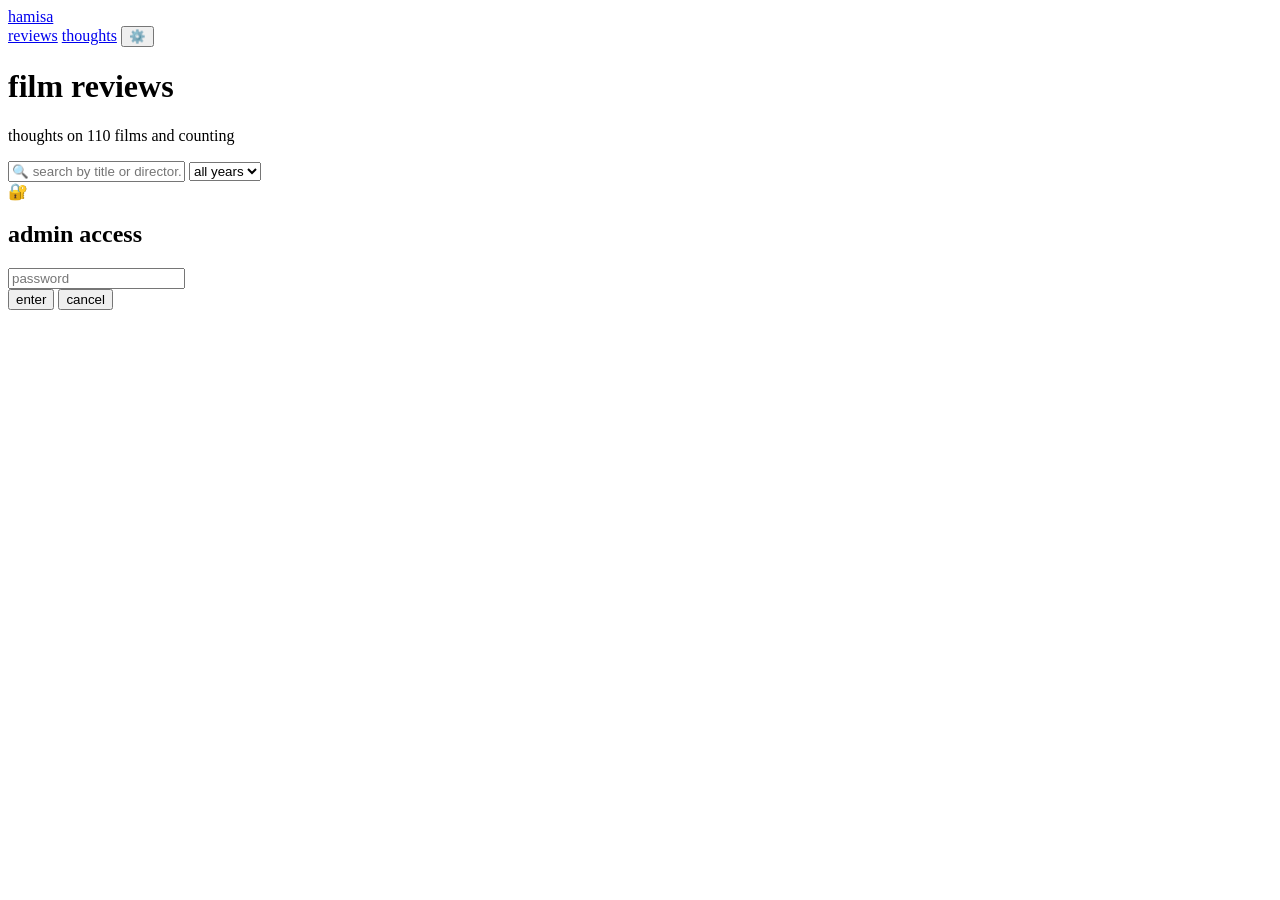
==== reviews.html @ 04017627 "Create reviews.html" ====
<!DOCTYPE html>
<html lang="en">
<head>
    <meta charset="UTF-8">
    <meta name="viewport" content="width=device-width, initial-scale=1.0">
    <title>hamisa · film reviews</title>
    
    <!-- Security Headers -->
    <meta http-equiv="X-Content-Type-Options" content="nosniff">
    <meta http-equiv="X-Frame-Options" content="DENY">
    
    <!-- Fonts -->
    <link rel="preconnect" href="https://fonts.googleapis.com">
    <link rel="preconnect" href="https://fonts.gstatic.com" crossorigin>
    <link href="https://fonts.googleapis.com/css2?family=Quicksand:wght@300;400;500;600&family=Comfortaa:wght@300;400;500&display=swap" rel="stylesheet">
    
    <!-- CSS -->
    <link rel="stylesheet" href="css/style.css">
    <link rel="stylesheet" href="css/reviews.css">
</head>
<body>
    <!-- Navigation -->
    <nav class="main-nav">
        <div class="nav-container">
            <a href="index.html" class="nav-logo">hamisa</a>
            <div class="nav-links">
                <a href="reviews.html" class="nav-link active">reviews</a>
                <a href="thoughts.html" class="nav-link">thoughts</a>
                <button class="nav-link admin-btn" id="openAdminBtn">⚙️</button>
            </div>
        </div>
    </nav>

    <!-- Main Content -->
    <main class="reviews-main">
        <div class="container">
            <header class="page-header">
                <h1>film reviews</h1>
                <p class="page-subtitle">thoughts on 110 films and counting</p>
            </header>

            <!-- Search and Filter -->
            <div class="search-section">
                <input type="text" id="searchInput" class="search-input" placeholder="🔍 search by title or director...">
                <select id="yearFilter" class="filter-select">
                    <option value="all">all years</option>
                </select>
            </div>

            <!-- Reviews Grid -->
            <div class="reviews-grid" id="reviewsGrid">
                <!-- Reviews loaded by JavaScript -->
            </div>
        </div>
    </main>

    <!-- Admin Login Modal -->
    <div id="loginModal" class="modal">
        <div class="modal-content">
            <span class="modal-flourish">🔐</span>
            <h2>admin access</h2>
            <input type="password" id="adminPassword" class="modal-input" placeholder="password">
            <div class="modal-actions">
                <button class="modal-btn" id="adminLoginBtn">enter</button>
                <button class="modal-btn" id="adminCancelBtn">cancel</button>
            </div>
            <div id="loginError" class="modal-error"></div>
        </div>
    </div>

    <!-- Toast Notifications -->
    <div class="toast-container" id="toastContainer"></div>

    <!-- JavaScript -->
    <script src="js/main.js"></script>
    <script src="js/reviews.js"></script>
</body>
</html>
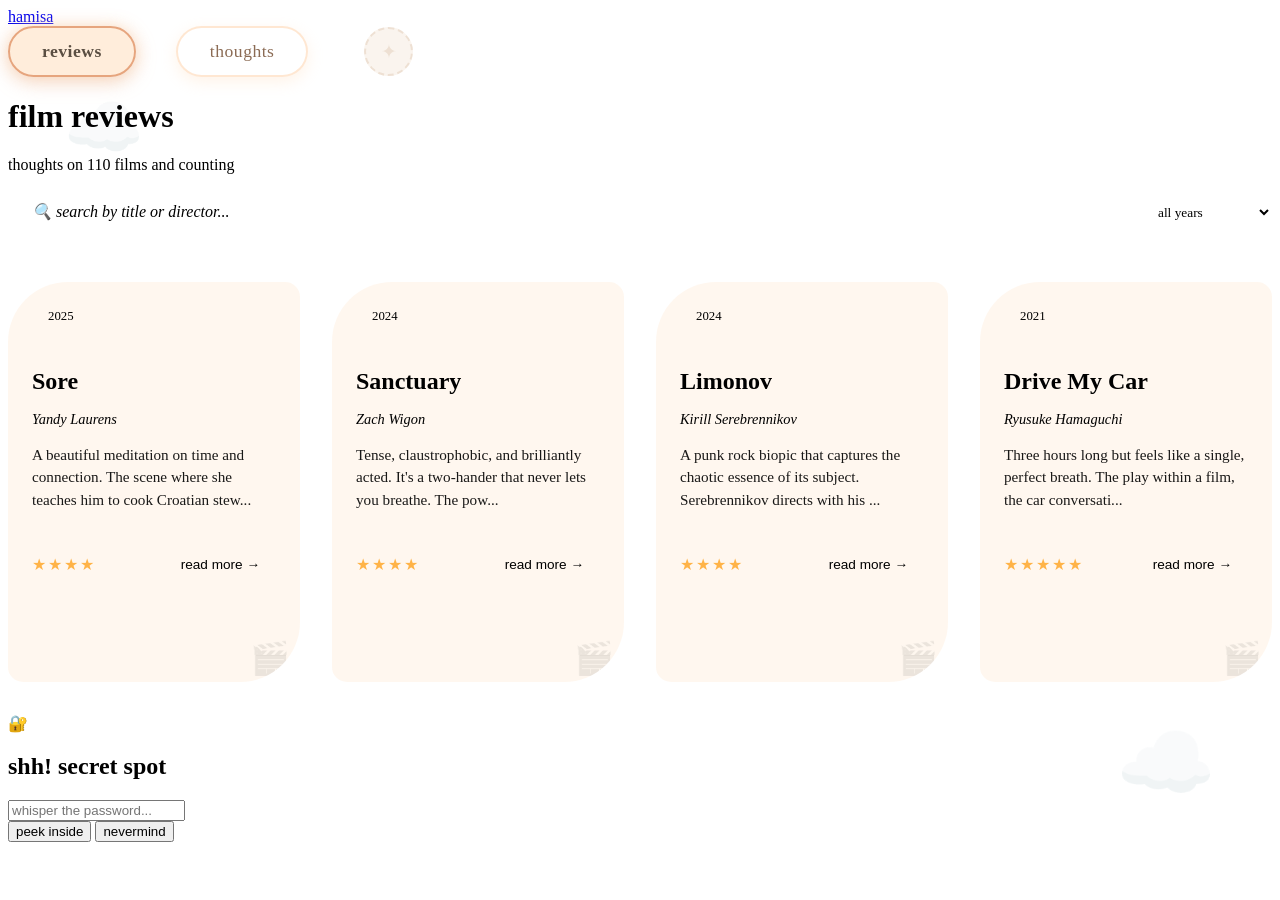
==== commit 4c2e3bc0: "Update reviews.html" ====
--- a/reviews.html
+++ b/reviews.html
@@ -17,8 +17,192 @@
     <!-- CSS -->
     <link rel="stylesheet" href="css/style.css">
     <link rel="stylesheet" href="css/reviews.css">
+    
+    <style>
+        /* ===== CLOUD BUTTONS ===== */
+        .nav-links {
+            display: flex;
+            gap: 2.5rem !important;  /* Extra space between buttons */
+            align-items: center;
+            position: relative;
+        }
+        
+        .nav-link {
+            position: relative;
+            padding: 0.8rem 2rem !important;
+            border-radius: 60px !important;
+            background: rgba(255, 255, 255, 0.3);
+            backdrop-filter: blur(10px);
+            border: 2px solid rgba(255, 215, 180, 0.6);
+            color: #8b6b54;
+            font-weight: 500;
+            font-size: 1.1rem;
+            text-decoration: none;
+            transition: all 0.3s ease;
+            box-shadow: 0 5px 15px rgba(255, 215, 180, 0.3);
+            letter-spacing: 0.5px;
+        }
+        
+        /* Glowing effect on hover */
+        .nav-link:hover {
+            transform: translateY(-5px);
+            background: rgba(255, 235, 215, 0.9);
+            border-color: #ffc9a2;
+            box-shadow: 
+                0 10px 25px rgba(255, 200, 150, 0.5),
+                0 0 20px rgba(255, 220, 180, 0.6);
+            color: #5a4e42;
+        }
+        
+        /* Active state */
+        .nav-link.active {
+            background: rgba(255, 235, 215, 0.9);
+            border-color: #e6a57e;
+            box-shadow: 
+                0 5px 20px rgba(230, 165, 126, 0.4),
+                0 0 15px rgba(255, 220, 180, 0.5);
+            color: #5a4e42;
+            font-weight: 600;
+        }
+        
+        /* Click effect */
+        .nav-link:active {
+            transform: translateY(2px);
+            box-shadow: 0 2px 10px rgba(255, 200, 150, 0.3);
+        }
+        
+        /* ===== SECRET SPOT (Hidden in plain sight) ===== */
+        .secret-spot {
+            position: relative;
+            margin-left: 1rem;
+        }
+        
+        .secret-trigger {
+            width: 45px;
+            height: 45px;
+            border-radius: 50%;
+            background: rgba(230, 200, 170, 0.2);
+            border: 2px dashed rgba(210, 180, 150, 0.3);
+            cursor: pointer;
+            display: flex;
+            align-items: center;
+            justify-content: center;
+            transition: all 0.3s ease;
+            color: rgba(210, 180, 150, 0.3);
+            font-size: 1.2rem;
+            position: relative;
+            backdrop-filter: blur(2px);
+        }
+        
+        .secret-trigger:hover {
+            background: rgba(230, 200, 170, 0.4);
+            border-color: rgba(200, 160, 130, 0.6);
+            color: rgba(180, 140, 110, 0.8);
+            transform: scale(1.1) rotate(5deg);
+            box-shadow: 0 0 20px rgba(230, 200, 170, 0.4);
+        }
+        
+        /* The secret text that appears on hover */
+        .secret-tooltip {
+            position: absolute;
+            bottom: -30px;
+            left: 50%;
+            transform: translateX(-50%);
+            background: rgba(255, 245, 235, 0.9);
+            padding: 0.3rem 1rem;
+            border-radius: 40px;
+            font-size: 0.7rem;
+            color: #b98f72;
+            white-space: nowrap;
+            opacity: 0;
+            transition: opacity 0.2s ease;
+            pointer-events: none;
+            border: 1px solid #ffd9b0;
+            backdrop-filter: blur(5px);
+            box-shadow: 0 2px 10px rgba(0,0,0,0.05);
+            font-style: italic;
+        }
+        
+        .secret-trigger:hover .secret-tooltip {
+            opacity: 1;
+            bottom: -35px;
+        }
+        
+        /* Sparkle effect */
+        .secret-trigger::before {
+            content: '';
+            position: absolute;
+            width: 100%;
+            height: 100%;
+            border-radius: 50%;
+            background: radial-gradient(circle at 30% 30%, rgba(255, 255, 255, 0.8), transparent 70%);
+            opacity: 0;
+            transition: opacity 0.3s;
+        }
+        
+        .secret-trigger:hover::before {
+            opacity: 0.6;
+            animation: sparkle 1s infinite;
+        }
+        
+        @keyframes sparkle {
+            0%, 100% { opacity: 0.4; }
+            50% { opacity: 0.8; }
+        }
+        
+        /* Cloud decorations */
+        .cloud-decoration {
+            position: absolute;
+            pointer-events: none;
+            opacity: 0.2;
+            z-index: -1;
+        }
+        
+        .cloud-left {
+            top: 10%;
+            left: 5%;
+            font-size: 4rem;
+            animation: floatCloud 20s infinite;
+        }
+        
+        .cloud-right {
+            bottom: 10%;
+            right: 5%;
+            font-size: 5rem;
+            animation: floatCloud 25s infinite reverse;
+        }
+        
+        @keyframes floatCloud {
+            0%, 100% { transform: translate(0, 0); }
+            50% { transform: translate(20px, -20px); }
+        }
+        
+        /* Responsive adjustments */
+        @media (max-width: 768px) {
+            .nav-links {
+                gap: 1rem !important;
+                flex-wrap: wrap;
+                justify-content: center;
+            }
+            
+            .nav-link {
+                padding: 0.6rem 1.2rem !important;
+                font-size: 0.95rem;
+            }
+            
+            .secret-trigger {
+                width: 35px;
+                height: 35px;
+                font-size: 1rem;
+            }
+        }
+    </style>
 </head>
 <body>
+    <!-- Cloud decorations -->
+    <div class="cloud-decoration cloud-left">☁️</div>
+    <div class="cloud-decoration cloud-right">☁️</div>
+
     <!-- Navigation -->
     <nav class="main-nav">
         <div class="nav-container">
@@ -26,7 +210,14 @@
             <div class="nav-links">
                 <a href="reviews.html" class="nav-link active">reviews</a>
                 <a href="thoughts.html" class="nav-link">thoughts</a>
-                <button class="nav-link admin-btn" id="openAdminBtn">⚙️</button>
+                
+                <!-- SECRET SPOT - Hidden in plain sight -->
+                <div class="secret-spot">
+                    <div class="secret-trigger" id="openAdminBtn">
+                        ✦
+                        <span class="secret-tooltip">secret spot ✨</span>
+                    </div>
+                </div>
             </div>
         </div>
     </nav>
@@ -58,11 +249,11 @@
     <div id="loginModal" class="modal">
         <div class="modal-content">
             <span class="modal-flourish">🔐</span>
-            <h2>admin access</h2>
-            <input type="password" id="adminPassword" class="modal-input" placeholder="password">
+            <h2>shh! secret spot</h2>
+            <input type="password" id="adminPassword" class="modal-input" placeholder="whisper the password...">
             <div class="modal-actions">
-                <button class="modal-btn" id="adminLoginBtn">enter</button>
-                <button class="modal-btn" id="adminCancelBtn">cancel</button>
+                <button class="modal-btn" id="adminLoginBtn">peek inside</button>
+                <button class="modal-btn" id="adminCancelBtn">nevermind</button>
             </div>
             <div id="loginError" class="modal-error"></div>
         </div>
--- a/css/reviews.css
+++ b/css/reviews.css
@@ -0,0 +1,248 @@
+/* ===== REVIEWS PAGE SPECIFIC STYLES ===== */
+
+/* Reviews Grid */
+.reviews-grid {
+    display: grid;
+    grid-template-columns: repeat(auto-fill, minmax(280px, 1fr));
+    gap: 2rem;
+    margin: 2rem 0;
+    min-height: 400px;
+}
+
+/* Review Card */
+.review-card {
+    background: rgba(255, 245, 235, 0.8);
+    backdrop-filter: blur(5px);
+    border: 2px solid var(--border-color);
+    border-radius: 60px 15px 60px 15px;
+    padding: 1.5rem;
+    transition: all 0.3s ease;
+    position: relative;
+    overflow: hidden;
+    cursor: pointer;
+    animation: cardAppear 0.5s ease;
+}
+
+.review-card:hover {
+    transform: translateY(-5px) rotate(0.5deg);
+    border-color: var(--border-dark);
+    box-shadow: 0 10px 30px var(--shadow);
+}
+
+.review-card::before {
+    content: "🎬";
+    position: absolute;
+    bottom: 5px;
+    right: 10px;
+    font-size: 2rem;
+    opacity: 0.1;
+    pointer-events: none;
+}
+
+.review-year {
+    display: inline-block;
+    background: var(--accent);
+    padding: 0.2rem 1rem;
+    border-radius: 40px;
+    font-size: 0.8rem;
+    color: var(--text-secondary);
+    margin-bottom: 1rem;
+}
+
+.review-title {
+    font-family: var(--font-cute);
+    font-size: 1.5rem;
+    color: var(--text-secondary);
+    margin-bottom: 0.3rem;
+    line-height: 1.2;
+}
+
+.review-director {
+    color: var(--text-muted);
+    font-size: 0.9rem;
+    margin-bottom: 1rem;
+    font-style: italic;
+}
+
+.review-excerpt {
+    color: var(--text-primary);
+    font-size: 0.95rem;
+    line-height: 1.5;
+    margin-bottom: 1.5rem;
+    opacity: 0.9;
+}
+
+.review-footer {
+    display: flex;
+    justify-content: space-between;
+    align-items: center;
+    margin-top: auto;
+    padding-top: 1rem;
+    border-top: 1px dashed var(--border-color);
+}
+
+.review-rating {
+    color: #ffb347;
+    font-size: 1rem;
+    letter-spacing: 2px;
+}
+
+.read-more-btn {
+    background: none;
+    border: 1px solid var(--border-color);
+    padding: 0.3rem 1rem;
+    border-radius: 30px;
+    color: var(--text-muted);
+    cursor: pointer;
+    transition: all 0.2s;
+    font-size: 0.85rem;
+}
+
+.read-more-btn:hover {
+    background: var(--accent);
+    border-color: var(--border-dark);
+    color: var(--text-secondary);
+}
+
+/* Loading State */
+.loading-reviews {
+    grid-column: 1 / -1;
+    text-align: center;
+    padding: 4rem;
+    color: var(--text-muted);
+    font-size: 1.2rem;
+    animation: pulse 1.5s infinite;
+}
+
+@keyframes pulse {
+    0%, 100% { opacity: 0.6; }
+    50% { opacity: 1; }
+}
+
+/* Empty State */
+.empty-reviews {
+    grid-column: 1 / -1;
+    text-align: center;
+    padding: 4rem;
+    background: rgba(255, 245, 235, 0.5);
+    border-radius: 60px 20px 60px 20px;
+    border: 2px dashed var(--border-color);
+}
+
+.empty-flourish {
+    font-size: 4rem;
+    display: block;
+    margin-bottom: 1rem;
+    opacity: 0.5;
+}
+
+.empty-reviews p {
+    color: var(--text-muted);
+    font-size: 1.2rem;
+}
+
+.empty-sub {
+    font-size: 0.9rem !important;
+    margin-top: 0.5rem;
+    opacity: 0.7;
+}
+
+/* Search Section */
+.search-section {
+    display: flex;
+    gap: 1rem;
+    margin-bottom: 3rem;
+    flex-wrap: wrap;
+    justify-content: center;
+}
+
+.search-input {
+    flex: 1;
+    min-width: 250px;
+    padding: 0.8rem 1.5rem;
+    background: rgba(255, 255, 255, 0.7);
+    border: 2px solid var(--border-color);
+    border-radius: 60px;
+    font-family: var(--font-main);
+    font-size: 1rem;
+    color: var(--text-primary);
+    transition: all 0.2s;
+}
+
+.search-input:focus {
+    outline: none;
+    border-color: var(--border-dark);
+    background: white;
+}
+
+.search-input::placeholder {
+    color: var(--text-muted);
+    font-style: italic;
+}
+
+.filter-select {
+    padding: 0.8rem 2rem;
+    background: rgba(255, 255, 255, 0.7);
+    border: 2px solid var(--border-color);
+    border-radius: 60px;
+    font-family: var(--font-main);
+    color: var(--text-primary);
+    cursor: pointer;
+    min-width: 150px;
+}
+
+.filter-select:focus {
+    outline: none;
+    border-color: var(--border-dark);
+}
+
+/* Review Modal */
+.review-modal-content {
+    max-width: 600px !important;
+    max-height: 80vh;
+    overflow-y: auto;
+}
+
+.review-modal-title {
+    font-size: 2.5rem !important;
+    margin-bottom: 0.5rem !important;
+}
+
+.review-modal-director {
+    color: var(--text-muted);
+    font-style: italic;
+    margin-bottom: 2rem;
+    padding-bottom: 1rem;
+    border-bottom: 1px dashed var(--border-color);
+}
+
+.review-modal-text {
+    line-height: 1.8;
+    margin-bottom: 2rem;
+    color: var(--text-primary);
+    font-size: 1.1rem;
+}
+
+.review-modal-rating {
+    text-align: center;
+    color: #ffb347;
+    font-size: 1.5rem;
+    letter-spacing: 5px;
+    margin-bottom: 1.5rem;
+}
+
+/* Responsive */
+@media (max-width: 768px) {
+    .reviews-grid {
+        grid-template-columns: 1fr;
+        gap: 1.5rem;
+    }
+    
+    .review-modal-title {
+        font-size: 2rem !important;
+    }
+    
+    .review-modal-text {
+        font-size: 1rem;
+    }
+}
